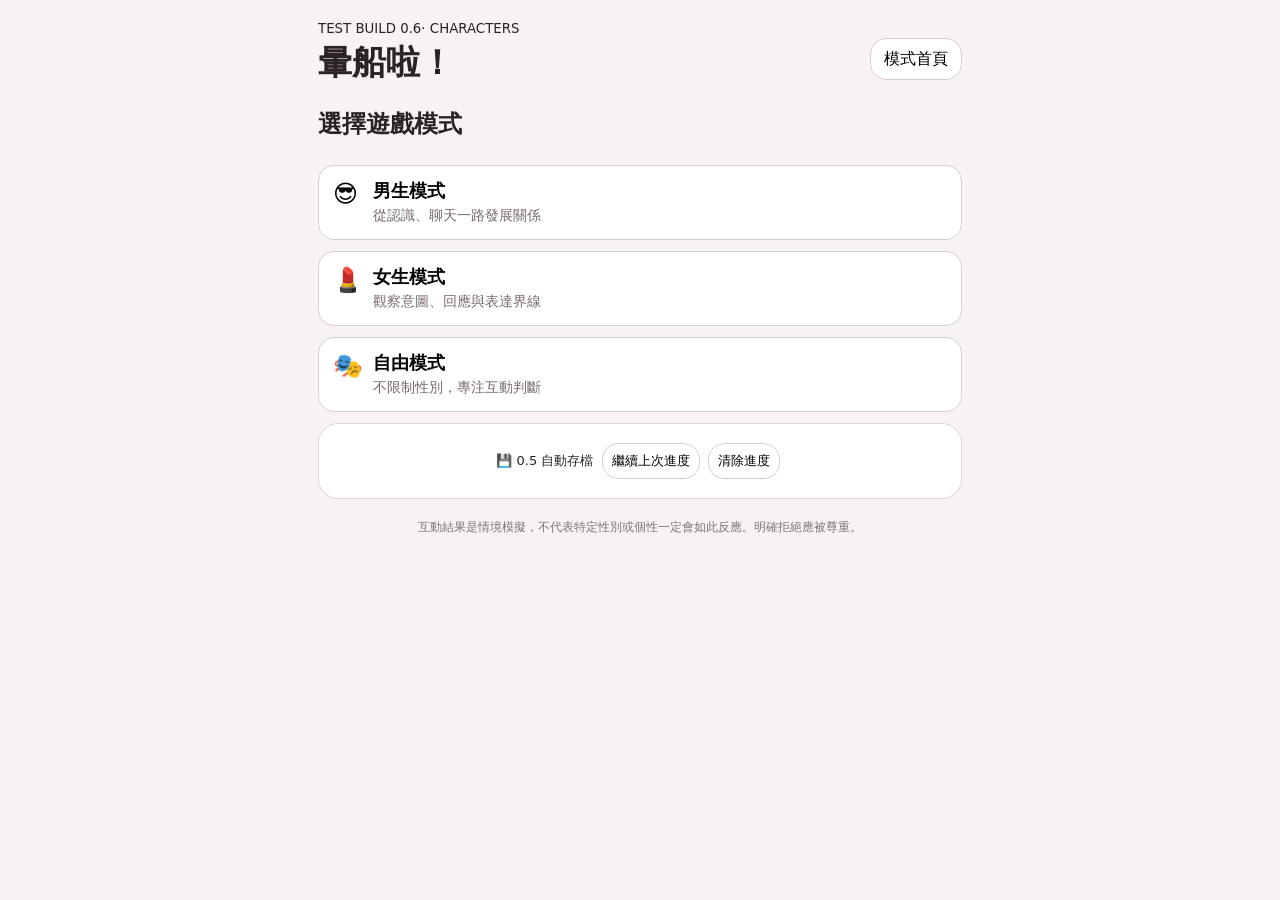
==== index.html @ f184d7a8 "Add versioning to game.js script reference" ====
<!doctype html>
<html lang="zh-Hant">
<head>
<meta charset="utf-8"><meta name="viewport" content="width=device-width,initial-scale=1">
<meta name="theme-color" content="#8b3a62">
<link rel="manifest" href="manifest.json"><link rel="stylesheet" href="style.css">
<link rel="apple-touch-icon" href="icons/icon-192.png">
<title>暈船啦！</title>
</head>
<body>
<main class="app">
<header><div><small>TEST BUILD 0.6· CHARACTERS</small><h1>暈船啦！</h1></div><button id="homeBtn">模式首頁</button></header>

<section id="hud" class="hidden">
  <div class="relation"><span id="relation">陌生</span><small id="chapter">第 1 章</small></div>
  <div class="scores"><div>❤️<b id="love">0</b><small>好感</small></div><div>🤝<b id="trust">0</b><small>信任</small></div><div>💘<b id="spark">0</b><small>心動</small></div></div>
  <div class="progress"><i id="progressBar"></i></div>
</section>

<section id="modes">
<h2>選擇遊戲模式</h2>
<button data-mode="boy">😎 <b>男生模式</b><span>從認識、聊天一路發展關係</span></button>
<button data-mode="girl">💄 <b>女生模式</b><span>觀察意圖、回應與表達界線</span></button>
<button data-mode="free">🎭 <b>自由模式</b><span>不限制性別，專注互動判斷</span></button>
<div class="savebox">💾 0.5 自動存檔 <button id="continueBtn">繼續上次進度</button><button id="resetBtn">清除進度</button></div>
</section>

<section id="characters" class="hidden"><h2>選擇故事角色</h2><div id="characterList"></div></section>

<section id="game" class="card hidden">
<div class="sceneTop"><span id="stage"></span><span id="turn"></span></div>
<div class="person"><div id="avatar"></div><div><h2 id="name"></h2><small id="mood"></small></div></div>
<p id="dialog"></p>
<div id="memoryBox" class="memory hidden"></div>
<div id="analysis" class="analysis hidden"><b>💡 互動解析</b><p id="analysisText"></p></div>
<div id="choices"></div>
</section>

<section id="ending" class="card hidden"><div class="endingIcon" id="endingIcon">✨</div><h2 id="endingTitle"></h2><p id="endingText"></p><div id="endingStats"></div><button id="restartBtn">重新開始這條故事</button><button id="modeBtn">回模式首頁</button></section>

<footer>互動結果是情境模擬，不代表特定性別或個性一定會如此反應。明確拒絕應被尊重。</footer>
</main>
<script src="scenarios.js"></script><script src="game.js?v=12"></script>
<script>if("serviceWorker"in navigator)addEventListener("load",()=>navigator.serviceWorker.register("./service-worker.js"));</script>
</body></html>
---- style.css ----
*{box-sizing:border-box}body{margin:0;background:#f7f3f5;color:#2b2227;font-family:system-ui,-apple-system,"Noto Sans TC",sans-serif}.app{max-width:680px;margin:auto;padding:18px}header{display:flex;justify-content:space-between;align-items:center;gap:12px}h1{margin:3px 0 14px;font-size:34px}h2{margin:8px 0 14px}button{font:inherit;border:1px solid #d9ccd3;border-radius:16px;background:#fff;padding:14px;min-height:50px;cursor:pointer}#homeBtn{min-height:42px;padding:8px 13px}.hidden{display:none!important}#modes,#characterList,#choices{display:grid;gap:11px}#modes>button,#characterList>button{text-align:left;font-size:24px}#modes b,#modes span,#characterList b,#characterList span{display:block;margin-left:40px}#modes b,#characterList b{margin-top:-29px;font-size:18px}#modes span,#characterList span{font-size:14px;color:#776970;margin-top:4px}.savebox,.card{background:#fff;border:1px solid #ded4d9;border-radius:20px;padding:15px}.savebox{text-align:center;font-size:13px}.savebox button{min-height:36px;padding:6px 9px;margin:4px}.relation{display:flex;justify-content:space-between;align-items:center;margin-bottom:8px}.relation span{background:#8b3a62;color:#fff;border-radius:999px;padding:6px 11px;font-weight:700}.scores{display:grid;grid-template-columns:repeat(3,1fr);gap:8px}.scores div{background:#fff;border:1px solid #e0d6db;border-radius:15px;padding:8px;text-align:center}.scores b,.scores small{display:block}.scores b{font-size:20px}.scores small{font-size:11px;color:#7a6c73}.progress{height:7px;background:#eadfe4;border-radius:99px;margin:10px 0 16px;overflow:hidden}.progress i{display:block;height:100%;width:0;background:#8b3a62;transition:.25s}.sceneTop{display:flex;justify-content:space-between;color:#806d77;font-size:12px}.person{display:flex;gap:12px;align-items:center;margin-top:12px}.person #avatar{font-size:39px}.person h2{margin:0}.person small{color:#75666e}#dialog{font-size:18px;line-height:1.75;white-space:pre-line}#choices button{text-align:left;line-height:1.5}.analysis,.memory{border-radius:14px;padding:12px;margin:12px 0;line-height:1.6}.analysis{background:#f4eaf0}.analysis p{margin:5px 0}.memory{background:#f5f5f5;color:#655b60;font-size:13px}.endingIcon{text-align:center;font-size:55px}#ending{text-align:center}#ending button{width:100%;margin-top:9px}#endingStats{background:#f5eef2;border-radius:14px;padding:12px;margin:14px 0}footer{text-align:center;color:#81727a;font-size:12px;padding:20px 6px}
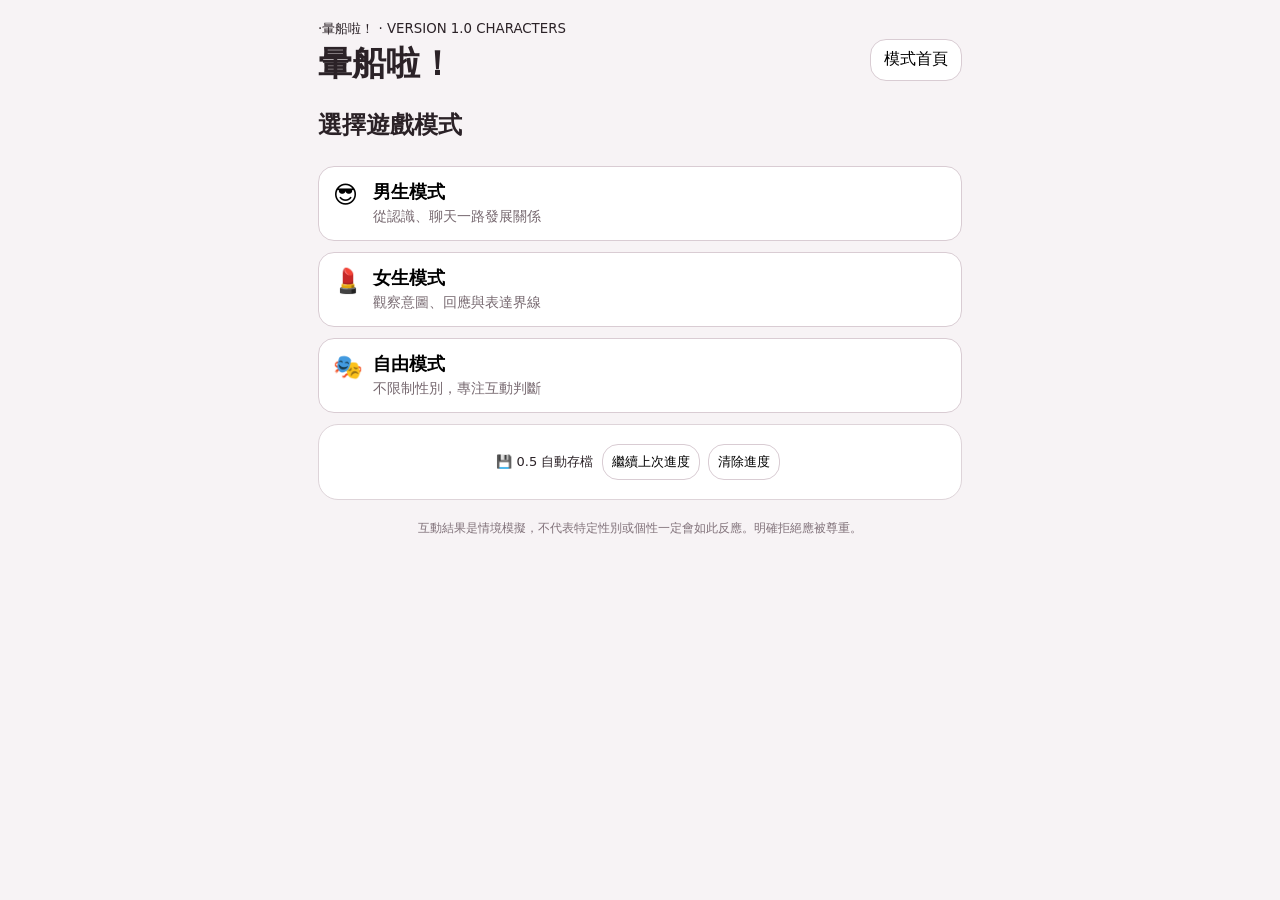
==== commit 98a55ae2: "Update version and script references in index.html" ====
--- a/index.html
+++ b/index.html
@@ -9,7 +9,7 @@
 </head>
 <body>
 <main class="app">
-<header><div><small>TEST BUILD 0.6· CHARACTERS</small><h1>暈船啦！</h1></div><button id="homeBtn">模式首頁</button></header>
+<header><div><small>·暈船啦！ · VERSION 1.0 CHARACTERS</small><h1>暈船啦！</h1></div><button id="homeBtn">模式首頁</button></header>
 
 <section id="hud" class="hidden">
   <div class="relation"><span id="relation">陌生</span><small id="chapter">第 1 章</small></div>
@@ -39,7 +39,5 @@
 <section id="ending" class="card hidden"><div class="endingIcon" id="endingIcon">✨</div><h2 id="endingTitle"></h2><p id="endingText"></p><div id="endingStats"></div><button id="restartBtn">重新開始這條故事</button><button id="modeBtn">回模式首頁</button></section>
 
 <footer>互動結果是情境模擬，不代表特定性別或個性一定會如此反應。明確拒絕應被尊重。</footer>
-</main>
-<script src="scenarios.js"></script><script src="game.js?v=12"></script>
-<script>if("serviceWorker"in navigator)addEventListener("load",()=>navigator.serviceWorker.register("./service-worker.js"));</script>
-</body></html>
+</main><script>if("serviceWorker"in navigator)addEventListener("load",()=>navigator.serviceWorker.register("./service-worker.js"));</script>
+  <script src="scenarios.js?v=15"></script><script src="game.js?v=15"></script>
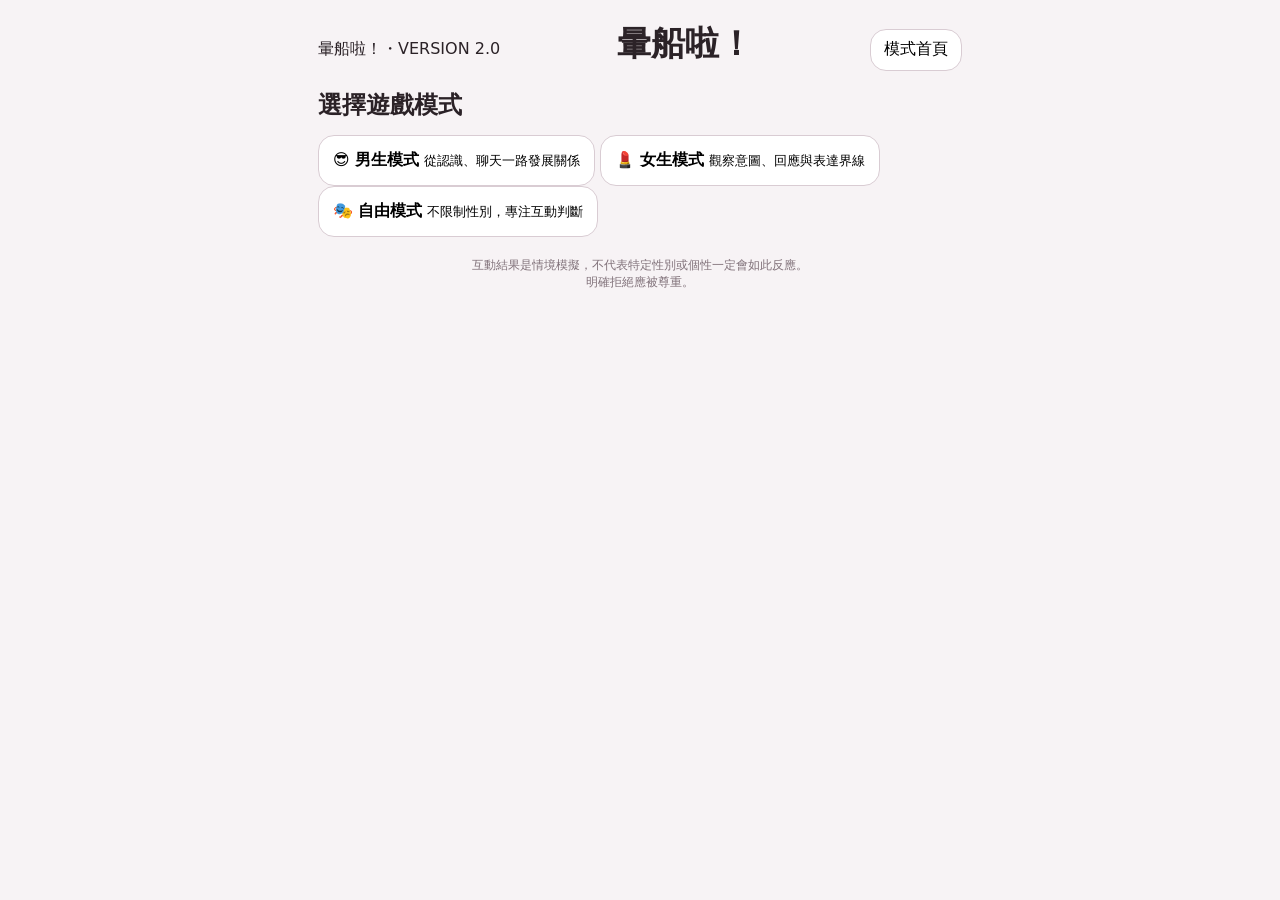
==== commit ea8cad75: "Update index.html" ====
--- a/index.html
+++ b/index.html
@@ -1,43 +1,97 @@
-<!doctype html>
+<!DOCTYPE html>
 <html lang="zh-Hant">
 <head>
-<meta charset="utf-8"><meta name="viewport" content="width=device-width,initial-scale=1">
-<meta name="theme-color" content="#8b3a62">
-<link rel="manifest" href="manifest.json"><link rel="stylesheet" href="style.css">
-<link rel="apple-touch-icon" href="icons/icon-192.png">
-<title>暈船啦！</title>
+  <meta charset="UTF-8">
+  <meta name="viewport" content="width=device-width, initial-scale=1.0">
+  <meta name="theme-color" content="#8b3a62">
+  <title>暈船啦！</title>
+  <link rel="stylesheet" href="style.css">
 </head>
+
 <body>
+
 <main class="app">
-<header><div><small>·暈船啦！ · VERSION 1.0 CHARACTERS</small><h1>暈船啦！</h1></div><button id="homeBtn">模式首頁</button></header>
 
-<section id="hud" class="hidden">
-  <div class="relation"><span id="relation">陌生</span><small id="chapter">第 1 章</small></div>
-  <div class="scores"><div>❤️<b id="love">0</b><small>好感</small></div><div>🤝<b id="trust">0</b><small>信任</small></div><div>💘<b id="spark">0</b><small>心動</small></div></div>
-  <div class="progress"><i id="progressBar"></i></div>
-</section>
+  <header>
+    <div class="version">暈船啦！・VERSION 2.0</div>
+    <h1>暈船啦！</h1>
+    <button id="homeBtn" class="small-btn">模式首頁</button>
+  </header>
 
-<section id="modes">
-<h2>選擇遊戲模式</h2>
-<button data-mode="boy">😎 <b>男生模式</b><span>從認識、聊天一路發展關係</span></button>
-<button data-mode="girl">💄 <b>女生模式</b><span>觀察意圖、回應與表達界線</span></button>
-<button data-mode="free">🎭 <b>自由模式</b><span>不限制性別，專注互動判斷</span></button>
-<div class="savebox">💾 0.5 自動存檔 <button id="continueBtn">繼續上次進度</button><button id="resetBtn">清除進度</button></div>
-</section>
+  <!-- 模式選擇 -->
+  <section id="modeScreen">
 
-<section id="characters" class="hidden"><h2>選擇故事角色</h2><div id="characterList"></div></section>
+    <h2>選擇遊戲模式</h2>
 
-<section id="game" class="card hidden">
-<div class="sceneTop"><span id="stage"></span><span id="turn"></span></div>
-<div class="person"><div id="avatar"></div><div><h2 id="name"></h2><small id="mood"></small></div></div>
-<p id="dialog"></p>
-<div id="memoryBox" class="memory hidden"></div>
-<div id="analysis" class="analysis hidden"><b>💡 互動解析</b><p id="analysisText"></p></div>
-<div id="choices"></div>
-</section>
+    <button class="mode-btn" data-mode="boy">
+      <span class="emoji">😎</span>
+      <span>
+        <b>男生模式</b>
+        <small>從認識、聊天一路發展關係</small>
+      </span>
+    </button>
 
-<section id="ending" class="card hidden"><div class="endingIcon" id="endingIcon">✨</div><h2 id="endingTitle"></h2><p id="endingText"></p><div id="endingStats"></div><button id="restartBtn">重新開始這條故事</button><button id="modeBtn">回模式首頁</button></section>
+    <button class="mode-btn" data-mode="girl">
+      <span class="emoji">💄</span>
+      <span>
+        <b>女生模式</b>
+        <small>觀察意圖、回應與表達界線</small>
+      </span>
+    </button>
 
-<footer>互動結果是情境模擬，不代表特定性別或個性一定會如此反應。明確拒絕應被尊重。</footer>
-</main><script>if("serviceWorker"in navigator)addEventListener("load",()=>navigator.serviceWorker.register("./service-worker.js"));</script>
-  <script src="scenarios.js?v=15"></script><script src="game.js?v=15"></script>
+    <button class="mode-btn" data-mode="free">
+      <span class="emoji">🎭</span>
+      <span>
+        <b>自由模式</b>
+        <small>不限制性別，專注互動判斷</small>
+      </span>
+    </button>
+
+  </section>
+
+  <!-- 角色選擇 -->
+  <section id="characterScreen" class="hidden">
+
+    <h2>選擇故事角色</h2>
+
+    <div id="characterList"></div>
+
+  </section>
+
+  <!-- 遊戲畫面 -->
+  <section id="gameScreen" class="hidden">
+
+    <div id="characterInfo"></div>
+
+    <div class="score-box">
+      ❤️ 好感 <b id="affection">0</b>
+      🤝 信任 <b id="trust">0</b>
+      ✨ 心動 <b id="spark">0</b>
+    </div>
+
+    <div class="story-box">
+
+      <h2 id="storyTitle"></h2>
+
+      <p id="storyText"></p>
+
+      <div id="choices"></div>
+
+    </div>
+
+    <div id="replyBox" class="reply-box hidden"></div>
+
+  </section>
+
+  <footer>
+    互動結果是情境模擬，不代表特定性別或個性一定會如此反應。<br>
+    明確拒絕應被尊重。
+  </footer>
+
+</main>
+
+<script src="scenarios.js"></script>
+<script src="game.js"></script>
+
+</body>
+</html>
